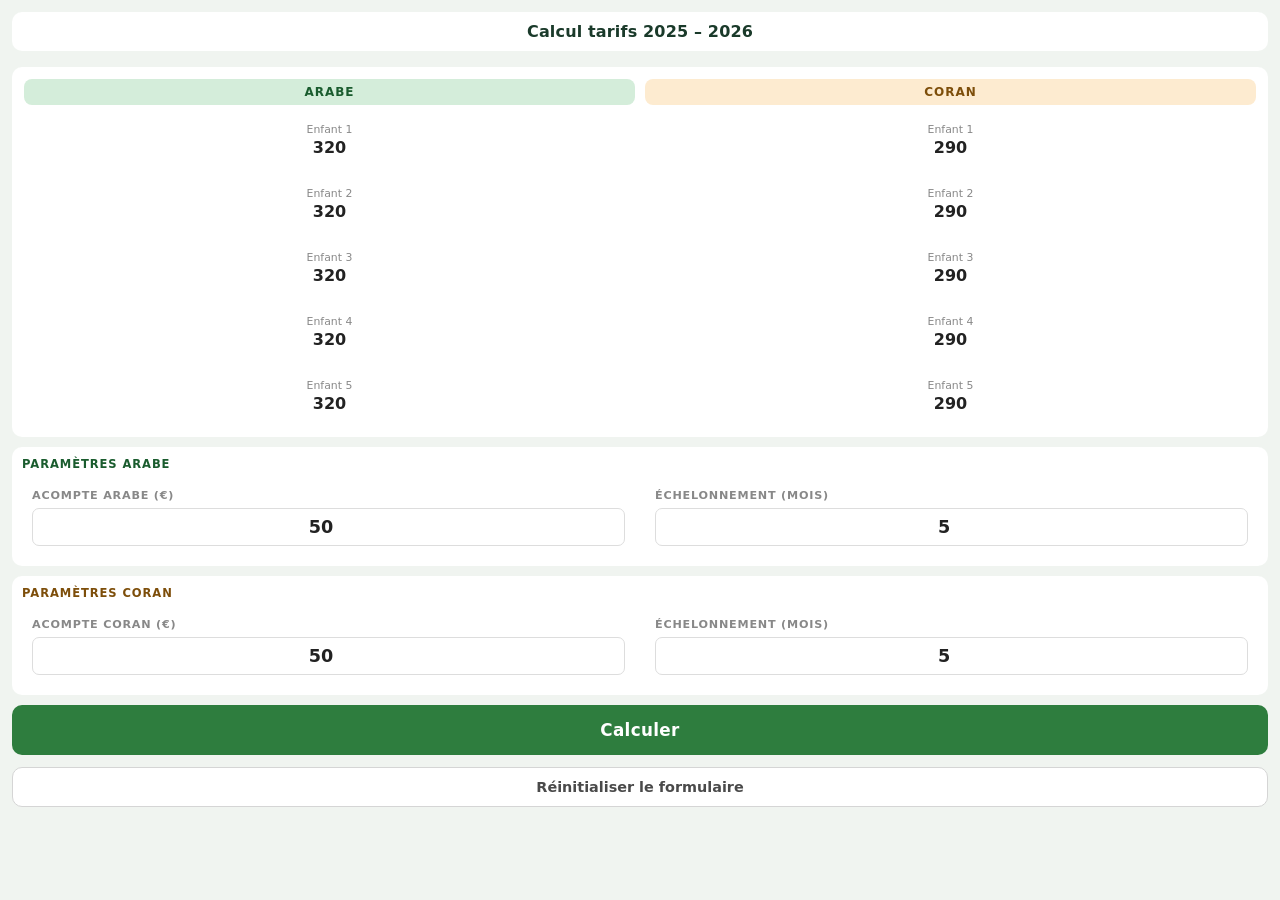
==== index.html @ a8e24919 "Add localStorage persistence and form reset button" ====
<!DOCTYPE html>
<html lang="fr">
<head>
<meta charset="UTF-8">
<meta name="viewport" content="width=device-width, initial-scale=1.0, user-scalable=no">
<title>Tarifs 2025–2026</title>
<link rel="stylesheet" href="styles.css">
</head>
<body>

<h1>Calcul tarifs 2025 – 2026</h1>

<!-- Grille 5 enfants -->
<div style="background:#fff;border-radius:10px;padding:12px;margin-bottom:10px">
  <div class="grid" style="margin-bottom:0">
    <div>
      <div class="col-head col-arabe">Arabe</div>
      <div id="col-a"></div>
    </div>
    <div>
      <div class="col-head col-coran">Coran</div>
      <div id="col-c"></div>
    </div>
  </div>
</div>

<!-- Paramètres indépendants par matière -->
<div class="subject-params">
  <div class="subject-card subject-a">
    <div class="subject-title">Paramètres Arabe</div>
    <div class="params-row">
      <div class="param-box">
        <label>Acompte Arabe (€)</label>
        <input type="number" id="acompteA" value="50" min="0" inputmode="numeric">
      </div>
      <div class="param-box">
        <label>Échelonnement (mois)</label>
        <input type="number" id="nbmoisA" value="5" min="1" max="12" inputmode="numeric">
      </div>
    </div>
  </div>

  <div class="subject-card subject-c">
    <div class="subject-title">Paramètres Coran</div>
    <div class="params-row">
      <div class="param-box">
        <label>Acompte Coran (€)</label>
        <input type="number" id="acompteC" value="50" min="0" inputmode="numeric">
      </div>
      <div class="param-box">
        <label>Échelonnement (mois)</label>
        <input type="number" id="nbmoisC" value="5" min="1" max="12" inputmode="numeric">
      </div>
    </div>
  </div>
</div>

<button class="btn-calc" onclick="calculer()">Calculer</button>
<button class="btn-form-reset" onclick="resetForm()">Réinitialiser le formulaire</button>

<div id="result">
  <div id="blocA" class="res-section"></div>
  <div id="blocC" class="res-section"></div>
  <div class="total-bar">
    <span class="tl">Total à régler</span>
    <span class="tv" id="totalGlobal"></span>
  </div>
  <button class="btn-reset" onclick="reset()">← Nouvelle inscription</button>
</div>

<script src="script.js"></script>
</body>
</html>
---- styles.css ----
*{box-sizing:border-box;margin:0;padding:0}
body{font-family:system-ui,sans-serif;background:#f0f4f0;min-height:100vh;padding:12px}
h1{font-size:1rem;font-weight:700;color:#1a3a2a;text-align:center;margin-bottom:16px;padding:10px;background:#fff;border-radius:10px;letter-spacing:.01em}

.grid{display:grid;grid-template-columns:1fr 1fr;gap:10px;margin-bottom:10px}
.col-head{text-align:center;font-size:.75rem;font-weight:700;text-transform:uppercase;letter-spacing:.08em;padding:6px;border-radius:8px;margin-bottom:6px}
.col-arabe{background:#d4edda;color:#1a5c2e}
.col-coran{background:#fdebd0;color:#7d4e0a}

.case{background:#fff;border-radius:10px;padding:10px 6px;text-align:center;border:2px solid transparent;cursor:pointer;transition:all .15s;-webkit-tap-highlight-color:transparent}
.case .lbl{font-size:.68rem;color:#888;margin-bottom:2px}
.case .num{font-size:1rem;font-weight:700;color:#222}
.case.on-a{border-color:#2e7d3e;background:#e8f5ec}
.case.on-c{border-color:#c87a00;background:#fdf3e3}
.case.on-a .num{color:#1a5c2e}
.case.on-c .num{color:#7d4e0a}

.subject-params{display:grid;gap:10px;margin-bottom:10px}
.subject-card{background:#fff;border-radius:10px;padding:10px}
.subject-title{font-size:.72rem;font-weight:800;text-transform:uppercase;letter-spacing:.08em;margin-bottom:8px}
.subject-a .subject-title{color:#1a5c2e}
.subject-c .subject-title{color:#7d4e0a}

.params-row{display:grid;grid-template-columns:1fr 1fr;gap:10px}
.param-box{background:#fff;border-radius:10px;padding:10px}
.param-box label{display:block;font-size:.7rem;font-weight:700;text-transform:uppercase;letter-spacing:.07em;color:#888;margin-bottom:6px}
.param-box input{width:100%;padding:8px 10px;border:1.5px solid #ddd;border-radius:7px;font-size:1.1rem;font-weight:700;text-align:center;font-family:inherit;color:#222}
.param-box input:focus{outline:none;border-color:#2e7d3e}

.btn-calc{width:100%;padding:15px;background:#2e7d3e;color:#fff;border:none;border-radius:10px;font-size:1.05rem;font-weight:800;cursor:pointer;letter-spacing:.02em;margin-bottom:12px;font-family:inherit}
.btn-calc:active{background:#1a5c2e}

.btn-form-reset{width:100%;padding:11px;background:#fff;border:1.5px solid #d5d5d5;border-radius:10px;color:#4a4a4a;font-size:.9rem;font-weight:700;cursor:pointer;font-family:inherit;margin-bottom:12px}
.btn-form-reset:active{background:#f5f5f5}

#result{display:none}
.res-section{background:#fff;border-radius:10px;padding:14px;margin-bottom:10px}
.res-title{font-size:.7rem;font-weight:700;text-transform:uppercase;letter-spacing:.08em;margin-bottom:10px}
.res-title.a{color:#1a5c2e}
.res-title.c{color:#7d4e0a}

.res-row{display:flex;justify-content:space-between;align-items:center;padding:5px 0;font-size:.9rem;border-bottom:1px solid #f0f0f0}
.res-row:last-child{border:none}
.res-row .rl{color:#666}
.res-row .rv{font-weight:700;color:#222}
.res-row.big .rv{font-size:1.15rem;color:#2e7d3e}
.res-row.big{padding-top:10px}

.chq-box{background:#fffbf0;border:1.5px solid #f0d070;border-radius:8px;padding:10px 12px;margin-top:8px}
.chq-title{font-size:.65rem;font-weight:700;text-transform:uppercase;letter-spacing:.08em;color:#b8860b;margin-bottom:6px}
.chq-row{display:flex;justify-content:space-between;font-size:.88rem;padding:3px 0}
.chq-row .cl{color:#888}
.chq-row .cv{font-weight:800;color:#222}

.total-bar{background:#2e7d3e;color:#fff;border-radius:10px;padding:14px 16px;display:flex;justify-content:space-between;align-items:center;margin-bottom:10px}
.total-bar .tl{font-size:.8rem;font-weight:700;opacity:.9}
.total-bar .tv{font-size:1.4rem;font-weight:900}

.btn-reset{width:100%;padding:11px;background:#fff;border:1.5px solid #ddd;border-radius:10px;color:#666;font-size:.88rem;font-weight:600;cursor:pointer;font-family:inherit}
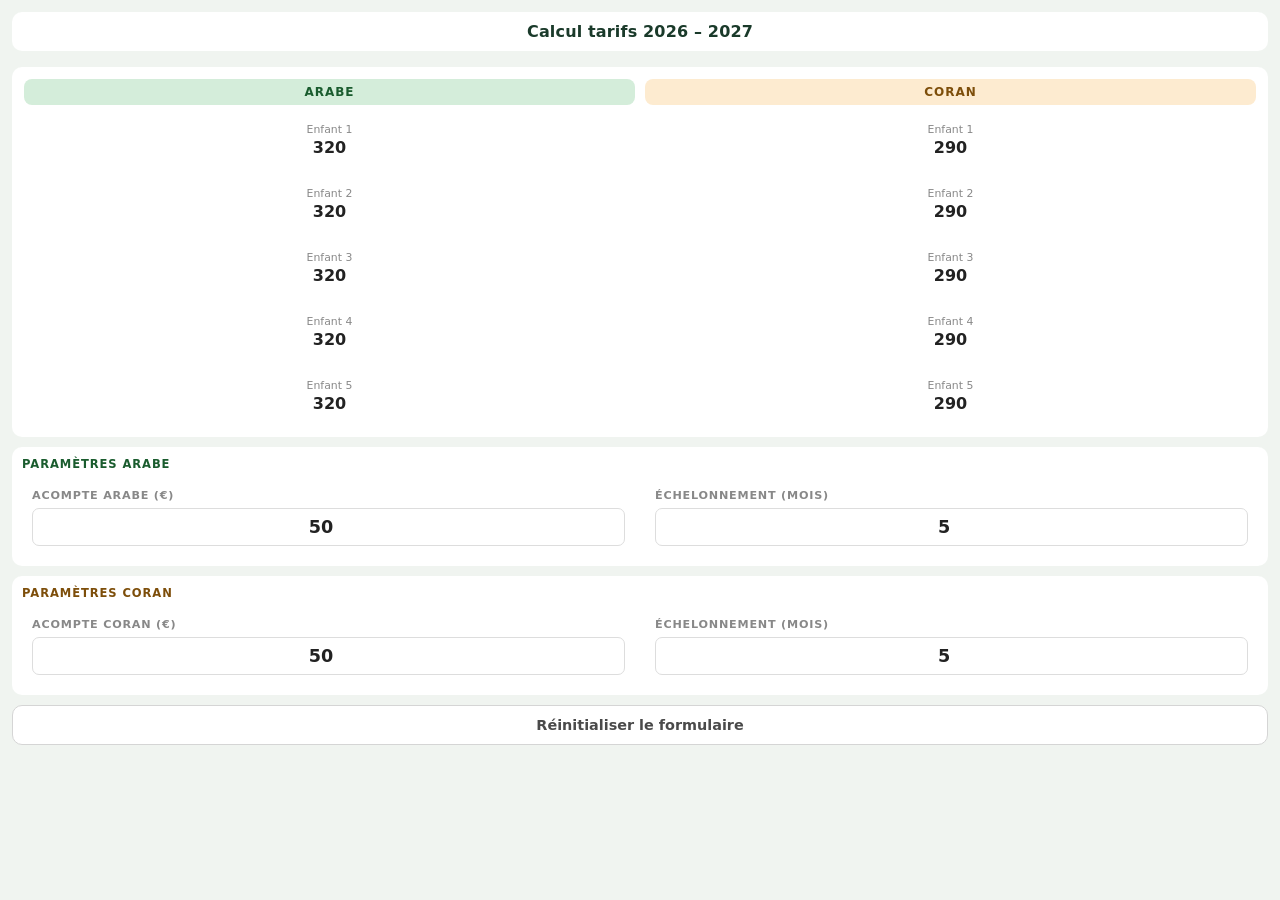
==== commit 83efdb10: "Remove redundant calculate button and clean CSS" ====
--- a/index.html
+++ b/index.html
@@ -1,73 +1,111 @@
-<!DOCTYPE html>
+<!doctype html>
 <html lang="fr">
-<head>
-<meta charset="UTF-8">
-<meta name="viewport" content="width=device-width, initial-scale=1.0, user-scalable=no">
-<title>Tarifs 2025–2026</title>
-<link rel="stylesheet" href="styles.css">
-</head>
-<body>
+  <head>
+    <meta charset="UTF-8" />
+    <meta
+      name="viewport"
+      content="width=device-width, initial-scale=1.0, user-scalable=no"
+    />
+    <title>Tarifs 2026–2027</title>
+    <link rel="stylesheet" href="styles.css" />
+  </head>
+  <body>
+    <h1>Calcul tarifs 2026 – 2027</h1>
 
-<h1>Calcul tarifs 2025 – 2026</h1>
-
-<!-- Grille 5 enfants -->
-<div style="background:#fff;border-radius:10px;padding:12px;margin-bottom:10px">
-  <div class="grid" style="margin-bottom:0">
-    <div>
-      <div class="col-head col-arabe">Arabe</div>
-      <div id="col-a"></div>
-    </div>
-    <div>
-      <div class="col-head col-coran">Coran</div>
-      <div id="col-c"></div>
-    </div>
-  </div>
-</div>
-
-<!-- Paramètres indépendants par matière -->
-<div class="subject-params">
-  <div class="subject-card subject-a">
-    <div class="subject-title">Paramètres Arabe</div>
-    <div class="params-row">
-      <div class="param-box">
-        <label>Acompte Arabe (€)</label>
-        <input type="number" id="acompteA" value="50" min="0" inputmode="numeric">
-      </div>
-      <div class="param-box">
-        <label>Échelonnement (mois)</label>
-        <input type="number" id="nbmoisA" value="5" min="1" max="12" inputmode="numeric">
+    <!-- Grille 5 enfants -->
+    <div
+      style="
+        background: #fff;
+        border-radius: 10px;
+        padding: 12px;
+        margin-bottom: 10px;
+      "
+    >
+      <div class="grid" style="margin-bottom: 0">
+        <div>
+          <div class="col-head col-arabe">Arabe</div>
+          <div id="col-a"></div>
+        </div>
+        <div>
+          <div class="col-head col-coran">Coran</div>
+          <div id="col-c"></div>
+        </div>
       </div>
     </div>
-  </div>
 
-  <div class="subject-card subject-c">
-    <div class="subject-title">Paramètres Coran</div>
-    <div class="params-row">
-      <div class="param-box">
-        <label>Acompte Coran (€)</label>
-        <input type="number" id="acompteC" value="50" min="0" inputmode="numeric">
+    <!-- Paramètres indépendants par matière -->
+    <div class="subject-params">
+      <div class="subject-card subject-a">
+        <div class="subject-title">Paramètres Arabe</div>
+        <div class="params-row">
+          <div class="param-box">
+            <label>Acompte Arabe (€)</label>
+            <input
+              type="number"
+              id="acompteA"
+              value="50"
+              min="0"
+              inputmode="numeric"
+            />
+          </div>
+          <div class="param-box">
+            <label>Échelonnement (mois)</label>
+            <input
+              type="number"
+              id="nbmoisA"
+              value="5"
+              min="1"
+              max="12"
+              inputmode="numeric"
+            />
+          </div>
+        </div>
       </div>
-      <div class="param-box">
-        <label>Échelonnement (mois)</label>
-        <input type="number" id="nbmoisC" value="5" min="1" max="12" inputmode="numeric">
+
+      <div class="subject-card subject-c">
+        <div class="subject-title">Paramètres Coran</div>
+        <div class="params-row">
+          <div class="param-box">
+            <label>Acompte Coran (€)</label>
+            <input
+              type="number"
+              id="acompteC"
+              value="50"
+              min="0"
+              inputmode="numeric"
+            />
+          </div>
+          <div class="param-box">
+            <label>Échelonnement (mois)</label>
+            <input
+              type="number"
+              id="nbmoisC"
+              value="5"
+              min="1"
+              max="12"
+              inputmode="numeric"
+            />
+          </div>
+        </div>
       </div>
     </div>
-  </div>
-</div>
 
-<button class="btn-calc" onclick="calculer()">Calculer</button>
-<button class="btn-form-reset" onclick="resetForm()">Réinitialiser le formulaire</button>
+    <button class="btn-form-reset" onclick="resetForm()">
+      Réinitialiser le formulaire
+    </button>
 
-<div id="result">
-  <div id="blocA" class="res-section"></div>
-  <div id="blocC" class="res-section"></div>
-  <div class="total-bar">
-    <span class="tl">Total à régler</span>
-    <span class="tv" id="totalGlobal"></span>
-  </div>
-  <button class="btn-reset" onclick="reset()">← Nouvelle inscription</button>
-</div>
+    <div id="result">
+      <div id="blocA" class="res-section"></div>
+      <div id="blocC" class="res-section"></div>
+      <div class="total-bar">
+        <span class="tl">Total des 2 matières</span>
+        <span class="tv" id="totalGlobal"></span>
+      </div>
+      <button class="btn-reset" onclick="reset()">
+        ← Nouvelle inscription
+      </button>
+    </div>
 
-<script src="script.js"></script>
-</body>
+    <script src="script.js"></script>
+  </body>
 </html>
--- a/styles.css
+++ b/styles.css
@@ -1,59 +1,271 @@
-*{box-sizing:border-box;margin:0;padding:0}
-body{font-family:system-ui,sans-serif;background:#f0f4f0;min-height:100vh;padding:12px}
-h1{font-size:1rem;font-weight:700;color:#1a3a2a;text-align:center;margin-bottom:16px;padding:10px;background:#fff;border-radius:10px;letter-spacing:.01em}
-
-.grid{display:grid;grid-template-columns:1fr 1fr;gap:10px;margin-bottom:10px}
-.col-head{text-align:center;font-size:.75rem;font-weight:700;text-transform:uppercase;letter-spacing:.08em;padding:6px;border-radius:8px;margin-bottom:6px}
-.col-arabe{background:#d4edda;color:#1a5c2e}
-.col-coran{background:#fdebd0;color:#7d4e0a}
-
-.case{background:#fff;border-radius:10px;padding:10px 6px;text-align:center;border:2px solid transparent;cursor:pointer;transition:all .15s;-webkit-tap-highlight-color:transparent}
-.case .lbl{font-size:.68rem;color:#888;margin-bottom:2px}
-.case .num{font-size:1rem;font-weight:700;color:#222}
-.case.on-a{border-color:#2e7d3e;background:#e8f5ec}
-.case.on-c{border-color:#c87a00;background:#fdf3e3}
-.case.on-a .num{color:#1a5c2e}
-.case.on-c .num{color:#7d4e0a}
-
-.subject-params{display:grid;gap:10px;margin-bottom:10px}
-.subject-card{background:#fff;border-radius:10px;padding:10px}
-.subject-title{font-size:.72rem;font-weight:800;text-transform:uppercase;letter-spacing:.08em;margin-bottom:8px}
-.subject-a .subject-title{color:#1a5c2e}
-.subject-c .subject-title{color:#7d4e0a}
-
-.params-row{display:grid;grid-template-columns:1fr 1fr;gap:10px}
-.param-box{background:#fff;border-radius:10px;padding:10px}
-.param-box label{display:block;font-size:.7rem;font-weight:700;text-transform:uppercase;letter-spacing:.07em;color:#888;margin-bottom:6px}
-.param-box input{width:100%;padding:8px 10px;border:1.5px solid #ddd;border-radius:7px;font-size:1.1rem;font-weight:700;text-align:center;font-family:inherit;color:#222}
-.param-box input:focus{outline:none;border-color:#2e7d3e}
-
-.btn-calc{width:100%;padding:15px;background:#2e7d3e;color:#fff;border:none;border-radius:10px;font-size:1.05rem;font-weight:800;cursor:pointer;letter-spacing:.02em;margin-bottom:12px;font-family:inherit}
-.btn-calc:active{background:#1a5c2e}
-
-.btn-form-reset{width:100%;padding:11px;background:#fff;border:1.5px solid #d5d5d5;border-radius:10px;color:#4a4a4a;font-size:.9rem;font-weight:700;cursor:pointer;font-family:inherit;margin-bottom:12px}
-.btn-form-reset:active{background:#f5f5f5}
-
-#result{display:none}
-.res-section{background:#fff;border-radius:10px;padding:14px;margin-bottom:10px}
-.res-title{font-size:.7rem;font-weight:700;text-transform:uppercase;letter-spacing:.08em;margin-bottom:10px}
-.res-title.a{color:#1a5c2e}
-.res-title.c{color:#7d4e0a}
-
-.res-row{display:flex;justify-content:space-between;align-items:center;padding:5px 0;font-size:.9rem;border-bottom:1px solid #f0f0f0}
-.res-row:last-child{border:none}
-.res-row .rl{color:#666}
-.res-row .rv{font-weight:700;color:#222}
-.res-row.big .rv{font-size:1.15rem;color:#2e7d3e}
-.res-row.big{padding-top:10px}
-
-.chq-box{background:#fffbf0;border:1.5px solid #f0d070;border-radius:8px;padding:10px 12px;margin-top:8px}
-.chq-title{font-size:.65rem;font-weight:700;text-transform:uppercase;letter-spacing:.08em;color:#b8860b;margin-bottom:6px}
-.chq-row{display:flex;justify-content:space-between;font-size:.88rem;padding:3px 0}
-.chq-row .cl{color:#888}
-.chq-row .cv{font-weight:800;color:#222}
-
-.total-bar{background:#2e7d3e;color:#fff;border-radius:10px;padding:14px 16px;display:flex;justify-content:space-between;align-items:center;margin-bottom:10px}
-.total-bar .tl{font-size:.8rem;font-weight:700;opacity:.9}
-.total-bar .tv{font-size:1.4rem;font-weight:900}
-
-.btn-reset{width:100%;padding:11px;background:#fff;border:1.5px solid #ddd;border-radius:10px;color:#666;font-size:.88rem;font-weight:600;cursor:pointer;font-family:inherit}
+* {
+  box-sizing: border-box;
+  margin: 0;
+  padding: 0;
+}
+body {
+  font-family: system-ui, sans-serif;
+  background: #f0f4f0;
+  min-height: 100vh;
+  padding: 12px;
+}
+h1 {
+  font-size: 1rem;
+  font-weight: 700;
+  color: #1a3a2a;
+  text-align: center;
+  margin-bottom: 16px;
+  padding: 10px;
+  background: #fff;
+  border-radius: 10px;
+  letter-spacing: 0.01em;
+}
+
+.grid {
+  display: grid;
+  grid-template-columns: 1fr 1fr;
+  gap: 10px;
+  margin-bottom: 10px;
+}
+.col-head {
+  text-align: center;
+  font-size: 0.75rem;
+  font-weight: 700;
+  text-transform: uppercase;
+  letter-spacing: 0.08em;
+  padding: 6px;
+  border-radius: 8px;
+  margin-bottom: 6px;
+}
+.col-arabe {
+  background: #d4edda;
+  color: #1a5c2e;
+}
+.col-coran {
+  background: #fdebd0;
+  color: #7d4e0a;
+}
+
+.case {
+  background: #fff;
+  border-radius: 10px;
+  padding: 10px 6px;
+  text-align: center;
+  border: 2px solid transparent;
+  cursor: pointer;
+  transition: all 0.15s;
+  -webkit-tap-highlight-color: transparent;
+}
+.case .lbl {
+  font-size: 0.68rem;
+  color: #888;
+  margin-bottom: 2px;
+}
+.case .num {
+  font-size: 1rem;
+  font-weight: 700;
+  color: #222;
+}
+.case.on-a {
+  border-color: #2e7d3e;
+  background: #e8f5ec;
+}
+.case.on-c {
+  border-color: #c87a00;
+  background: #fdf3e3;
+}
+.case.on-a .num {
+  color: #1a5c2e;
+}
+.case.on-c .num {
+  color: #7d4e0a;
+}
+
+.subject-params {
+  display: grid;
+  gap: 10px;
+  margin-bottom: 10px;
+}
+.subject-card {
+  background: #fff;
+  border-radius: 10px;
+  padding: 10px;
+}
+.subject-title {
+  font-size: 0.72rem;
+  font-weight: 800;
+  text-transform: uppercase;
+  letter-spacing: 0.08em;
+  margin-bottom: 8px;
+}
+.subject-a .subject-title {
+  color: #1a5c2e;
+}
+.subject-c .subject-title {
+  color: #7d4e0a;
+}
+
+.params-row {
+  display: flex;
+  gap: 10px;
+  align-items: stretch;
+}
+.param-box {
+  flex: 1;
+  min-width: 0;
+  background: #fff;
+  border-radius: 10px;
+  padding: 10px;
+}
+.param-box label {
+  display: block;
+  font-size: 0.7rem;
+  font-weight: 700;
+  text-transform: uppercase;
+  letter-spacing: 0.07em;
+  color: #888;
+  margin-bottom: 6px;
+}
+.param-box input {
+  width: 100%;
+  padding: 8px 10px;
+  border: 1.5px solid #ddd;
+  border-radius: 7px;
+  font-size: 1.1rem;
+  font-weight: 700;
+  text-align: center;
+  font-family: inherit;
+  color: #222;
+}
+.param-box input:focus {
+  outline: none;
+  border-color: #2e7d3e;
+}
+
+.btn-form-reset {
+  width: 100%;
+  padding: 11px;
+  background: #fff;
+  border: 1.5px solid #d5d5d5;
+  border-radius: 10px;
+  color: #4a4a4a;
+  font-size: 0.9rem;
+  font-weight: 700;
+  cursor: pointer;
+  font-family: inherit;
+  margin-bottom: 12px;
+}
+.btn-form-reset:active {
+  background: #f5f5f5;
+}
+
+#result {
+  display: none;
+}
+.res-section {
+  background: #fff;
+  border-radius: 10px;
+  padding: 14px;
+  margin-bottom: 10px;
+}
+.res-title {
+  font-size: 0.7rem;
+  font-weight: 700;
+  text-transform: uppercase;
+  letter-spacing: 0.08em;
+  margin-bottom: 10px;
+}
+.res-title.a {
+  color: #1a5c2e;
+}
+.res-title.c {
+  color: #7d4e0a;
+}
+
+.res-row {
+  display: flex;
+  justify-content: space-between;
+  align-items: center;
+  padding: 5px 0;
+  font-size: 0.9rem;
+  border-bottom: 1px solid #f0f0f0;
+}
+.res-row:last-child {
+  border: none;
+}
+.res-row .rl {
+  color: #666;
+}
+.res-row .rv {
+  font-weight: 700;
+  color: #222;
+}
+.res-row.big .rv {
+  font-size: 1.15rem;
+  color: #2e7d3e;
+}
+.res-row.big {
+  padding-top: 10px;
+}
+
+.chq-box {
+  background: #fffbf0;
+  border: 1.5px solid #f0d070;
+  border-radius: 8px;
+  padding: 10px 12px;
+  margin-top: 8px;
+}
+.chq-title {
+  font-size: 0.65rem;
+  font-weight: 700;
+  text-transform: uppercase;
+  letter-spacing: 0.08em;
+  color: #b8860b;
+  margin-bottom: 6px;
+}
+.chq-row {
+  display: flex;
+  justify-content: space-between;
+  font-size: 0.88rem;
+  padding: 3px 0;
+}
+.chq-row .cl {
+  color: #888;
+}
+.chq-row .cv {
+  font-weight: 800;
+  color: #222;
+}
+
+.total-bar {
+  background: #2e7d3e;
+  color: #fff;
+  border-radius: 10px;
+  padding: 14px 16px;
+  display: flex;
+  justify-content: space-between;
+  align-items: center;
+  margin-bottom: 10px;
+}
+.total-bar .tl {
+  font-size: 0.8rem;
+  font-weight: 700;
+  opacity: 0.9;
+}
+.total-bar .tv {
+  font-size: 1.4rem;
+  font-weight: 900;
+}
+
+.btn-reset {
+  width: 100%;
+  padding: 11px;
+  background: #fff;
+  border: 1.5px solid #ddd;
+  border-radius: 10px;
+  color: #666;
+  font-size: 0.88rem;
+  font-weight: 600;
+  cursor: pointer;
+  font-family: inherit;
+}
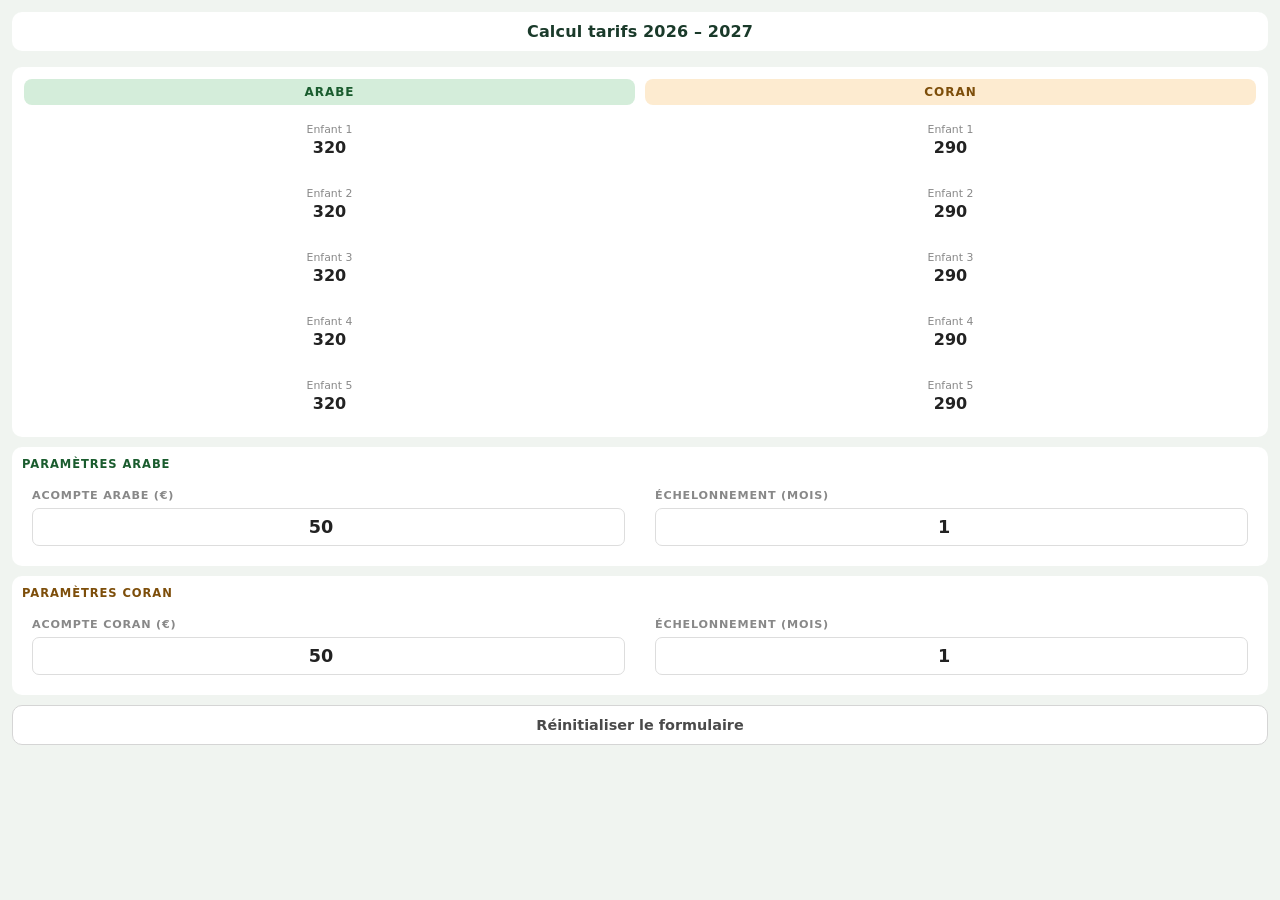
==== commit 0a06552a: "Set default months to 1 and improve mobile enter behavior" ====
--- a/index.html
+++ b/index.html
@@ -53,7 +53,7 @@
             <input
               type="number"
               id="nbmoisA"
-              value="5"
+              value="1"
               min="1"
               max="12"
               inputmode="numeric"
@@ -80,7 +80,7 @@
             <input
               type="number"
               id="nbmoisC"
-              value="5"
+              value="1"
               min="1"
               max="12"
               inputmode="numeric"
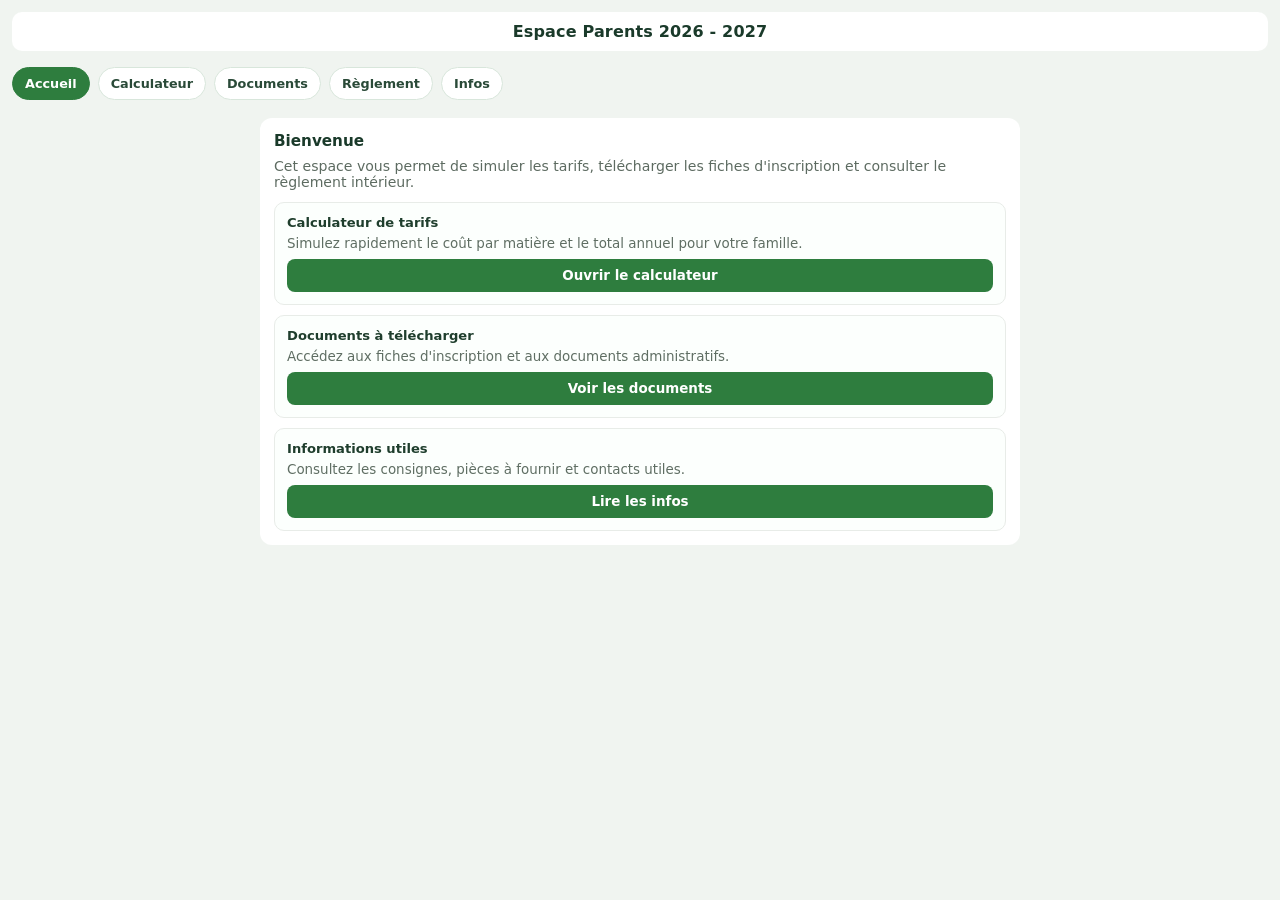
==== commit d18f4f7e: "Add parent portal pages, improve content, and update document links" ====
--- a/index.html
+++ b/index.html
@@ -1,111 +1,56 @@
-<!doctype html>
-<html lang="fr">
-  <head>
-    <meta charset="UTF-8" />
-    <meta
-      name="viewport"
-      content="width=device-width, initial-scale=1.0, user-scalable=no"
-    />
-    <title>Tarifs 2026–2027</title>
-    <link rel="stylesheet" href="styles.css" />
-  </head>
-  <body>
-    <h1>Calcul tarifs 2026 – 2027</h1>
-
-    <!-- Grille 5 enfants -->
-    <div
-      style="
-        background: #fff;
-        border-radius: 10px;
-        padding: 12px;
-        margin-bottom: 10px;
-      "
-    >
-      <div class="grid" style="margin-bottom: 0">
-        <div>
-          <div class="col-head col-arabe">Arabe</div>
-          <div id="col-a"></div>
-        </div>
-        <div>
-          <div class="col-head col-coran">Coran</div>
-          <div id="col-c"></div>
-        </div>
-      </div>
-    </div>
-
-    <!-- Paramètres indépendants par matière -->
-    <div class="subject-params">
-      <div class="subject-card subject-a">
-        <div class="subject-title">Paramètres Arabe</div>
-        <div class="params-row">
-          <div class="param-box">
-            <label>Acompte Arabe (€)</label>
-            <input
-              type="number"
-              id="acompteA"
-              value="50"
-              min="0"
-              inputmode="numeric"
-            />
-          </div>
-          <div class="param-box">
-            <label>Échelonnement (mois)</label>
-            <input
-              type="number"
-              id="nbmoisA"
-              value="1"
-              min="1"
-              max="12"
-              inputmode="numeric"
-            />
-          </div>
-        </div>
-      </div>
-
-      <div class="subject-card subject-c">
-        <div class="subject-title">Paramètres Coran</div>
-        <div class="params-row">
-          <div class="param-box">
-            <label>Acompte Coran (€)</label>
-            <input
-              type="number"
-              id="acompteC"
-              value="50"
-              min="0"
-              inputmode="numeric"
-            />
-          </div>
-          <div class="param-box">
-            <label>Échelonnement (mois)</label>
-            <input
-              type="number"
-              id="nbmoisC"
-              value="1"
-              min="1"
-              max="12"
-              inputmode="numeric"
-            />
-          </div>
-        </div>
-      </div>
-    </div>
-
-    <button class="btn-form-reset" onclick="resetForm()">
-      Réinitialiser le formulaire
-    </button>
-
-    <div id="result">
-      <div id="blocA" class="res-section"></div>
-      <div id="blocC" class="res-section"></div>
-      <div class="total-bar">
-        <span class="tl">Total des 2 matières</span>
-        <span class="tv" id="totalGlobal"></span>
-      </div>
-      <button class="btn-reset" onclick="reset()">
-        ← Nouvelle inscription
-      </button>
-    </div>
-
-    <script src="script.js"></script>
-  </body>
-</html>
+<!doctype html>
+<html lang="fr">
+  <head>
+    <meta charset="UTF-8" />
+    <meta
+      name="viewport"
+      content="width=device-width, initial-scale=1.0, user-scalable=no"
+    />
+    <title>Espace Parents 2026-2027</title>
+    <link rel="stylesheet" href="styles.css" />
+  </head>
+  <body>
+    <header class="top-nav-wrap">
+      <h1>Espace Parents 2026 - 2027</h1>
+      <nav class="top-nav">
+        <a class="top-link active" href="index.html">Accueil</a>
+        <a class="top-link" href="calculateur.html">Calculateur</a>
+        <a class="top-link" href="documents.html">Documents</a>
+        <a class="top-link" href="reglement.html">Règlement</a>
+        <a class="top-link" href="infos-pratiques.html">Infos</a>
+      </nav>
+    </header>
+
+    <main class="page-section">
+      <section class="parents-space">
+        <h2>Bienvenue</h2>
+        <p class="parents-intro">
+          Cet espace vous permet de simuler les tarifs, télécharger les fiches
+          d'inscription et consulter le règlement intérieur.
+        </p>
+        <div class="parents-grid">
+          <article class="parents-card">
+            <h3>Calculateur de tarifs</h3>
+            <p>
+              Simulez rapidement le coût par matière et le total annuel pour
+              votre famille.
+            </p>
+            <a class="doc-btn" href="calculateur.html">Ouvrir le calculateur</a>
+          </article>
+          <article class="parents-card">
+            <h3>Documents à télécharger</h3>
+            <p>
+              Accédez aux fiches d'inscription et aux documents administratifs.
+            </p>
+            <a class="doc-btn" href="documents.html">Voir les documents</a>
+          </article>
+          <article class="parents-card">
+            <h3>Informations utiles</h3>
+            <p>Consultez les consignes, pièces à fournir et contacts utiles.</p>
+            <a class="doc-btn" href="infos-pratiques.html">Lire les infos</a>
+          </article>
+        </div>
+      </section>
+    </main>
+  </body>
+</html>
--- a/styles.css
+++ b/styles.css
@@ -19,6 +19,49 @@
   background: #fff;
   border-radius: 10px;
   letter-spacing: 0.01em;
+}
+
+.top-nav-wrap {
+  margin-bottom: 14px;
+}
+.top-nav {
+  display: flex;
+  gap: 8px;
+  overflow-x: auto;
+  padding-bottom: 2px;
+}
+.top-link {
+  display: inline-block;
+  text-decoration: none;
+  font-size: 0.8rem;
+  font-weight: 700;
+  color: #2a4a38;
+  background: #ffffff;
+  border: 1px solid #d8e6db;
+  border-radius: 999px;
+  padding: 8px 12px;
+  white-space: nowrap;
+}
+.top-link.active {
+  color: #fff;
+  background: #2e7d3e;
+  border-color: #2e7d3e;
+}
+
+.page-section {
+  max-width: 760px;
+  margin: 0 auto;
+}
+
+.calc-shell {
+  max-width: 760px;
+  margin: 0 auto;
+}
+.grid-shell {
+  background: #fff;
+  border-radius: 10px;
+  padding: 12px;
+  margin-bottom: 10px;
 }
 
 .grid {
@@ -269,3 +312,93 @@
   cursor: pointer;
   font-family: inherit;
 }
+
+.parents-space {
+  margin-top: 16px;
+  background: #fff;
+  border-radius: 12px;
+  padding: 14px;
+}
+.parents-space h2 {
+  font-size: 0.95rem;
+  color: #1a3a2a;
+  margin-bottom: 8px;
+}
+.parents-intro {
+  color: #5d6b61;
+  font-size: 0.88rem;
+  margin-bottom: 12px;
+}
+
+.parents-grid {
+  display: grid;
+  gap: 10px;
+}
+.parents-card {
+  border: 1px solid #e8ece8;
+  border-radius: 10px;
+  padding: 12px;
+  background: #fcfffd;
+}
+.parents-card h3 {
+  font-size: 0.82rem;
+  color: #1f3e2d;
+  margin-bottom: 6px;
+}
+.parents-card p {
+  font-size: 0.84rem;
+  color: #5f6e63;
+  margin-bottom: 8px;
+}
+
+.doc-actions {
+  display: grid;
+  gap: 8px;
+}
+.doc-btn {
+  display: block;
+  text-decoration: none;
+  text-align: center;
+  background: #2e7d3e;
+  color: #fff;
+  border-radius: 8px;
+  padding: 9px 10px;
+  font-size: 0.84rem;
+  font-weight: 700;
+}
+.doc-btn.secondary {
+  background: #eef6f0;
+  color: #1f5f2f;
+  border: 1px solid #c9e2cf;
+}
+
+.info-list {
+  margin-left: 18px;
+  color: #4d5b52;
+  font-size: 0.84rem;
+  line-height: 1.35;
+}
+
+.alert-note {
+  margin-top: 12px;
+  border: 1.5px solid #d93025;
+  border-left-width: 6px;
+  border-radius: 10px;
+  background: #fff1f0;
+  padding: 10px 12px;
+}
+
+.alert-note p {
+  color: #7a1d17;
+  font-size: 0.86rem;
+  font-weight: 700;
+  line-height: 1.4;
+  margin: 0;
+}
+
+.alert-note p + p {
+  margin-top: 8px;
+}
+.info-list li + li {
+  margin-top: 6px;
+}
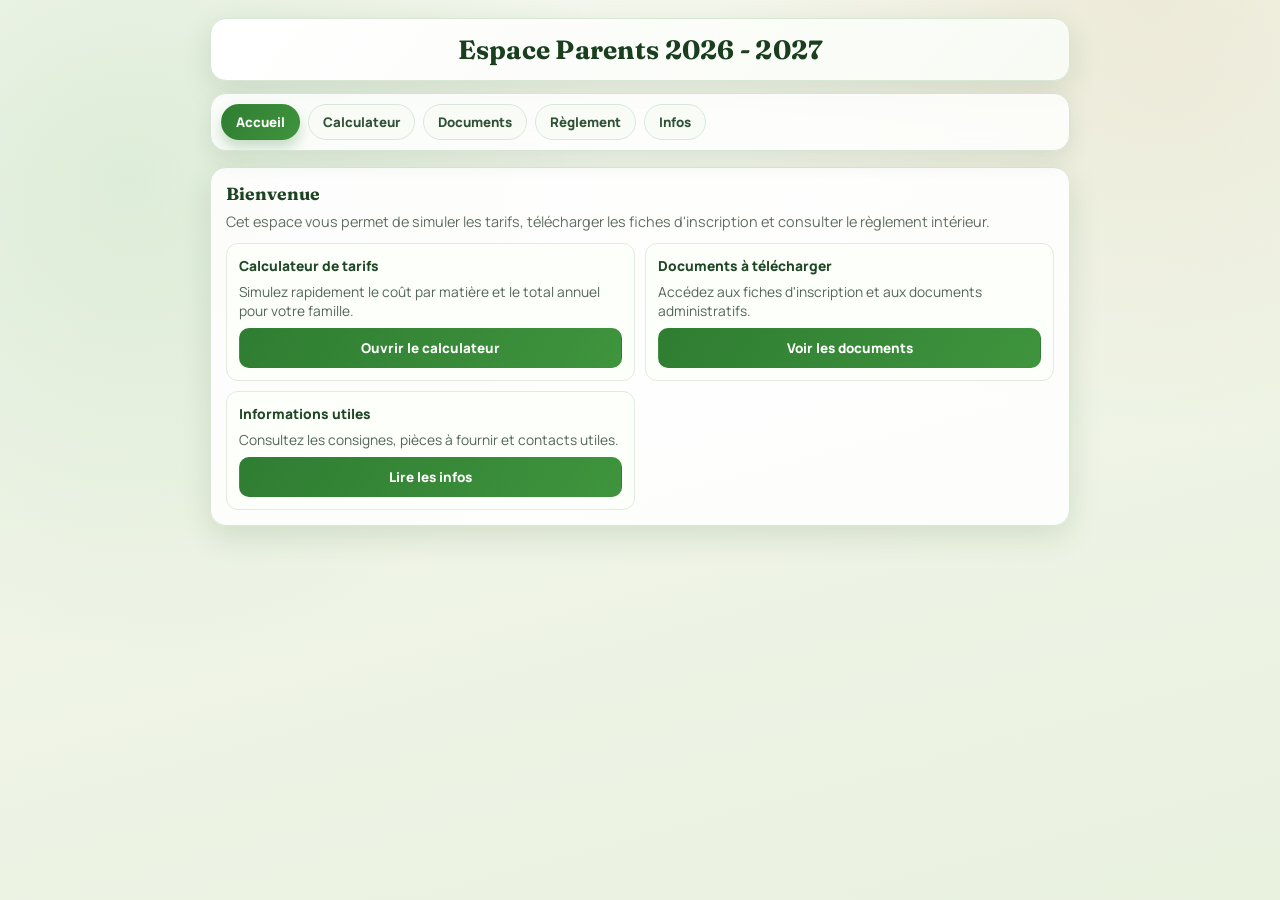
==== commit 8eaff165: "Improve mobile navigation and keep calculator columns side by side" ====
--- a/index.html
+++ b/index.html
@@ -8,11 +8,21 @@
     />
     <title>Espace Parents 2026-2027</title>
     <link rel="stylesheet" href="styles.css" />
+    <script src="nav.js" defer></script>
   </head>
   <body>
     <header class="top-nav-wrap">
       <h1>Espace Parents 2026 - 2027</h1>
-      <nav class="top-nav">
+      <button
+        class="menu-toggle"
+        type="button"
+        aria-label="Ouvrir le menu"
+        aria-controls="site-nav"
+        aria-expanded="false"
+      >
+        ☰
+      </button>
+      <nav class="top-nav" id="site-nav">
         <a class="top-link active" href="index.html">Accueil</a>
         <a class="top-link" href="calculateur.html">Calculateur</a>
         <a class="top-link" href="documents.html">Documents</a>
--- a/styles.css
+++ b/styles.css
@@ -1,151 +1,265 @@
+@import url('https://fonts.googleapis.com/css2?family=Manrope:wght@500;700;800&family=Fraunces:opsz,wght@9..144,700&display=swap');
+
+:root {
+  --bg-1: #f6f8ef;
+  --bg-2: #e9f1df;
+  --surface: rgba(255, 255, 255, 0.9);
+  --surface-strong: #ffffff;
+  --text: #1f2f1f;
+  --muted: #5f6d60;
+  --line: #dde6d6;
+  --brand: #2f7d32;
+  --brand-2: #3f943d;
+  --coran: #b77721;
+  --shadow: 0 10px 30px rgba(43, 85, 43, 0.14);
+}
+
 * {
   box-sizing: border-box;
   margin: 0;
   padding: 0;
 }
+
 body {
-  font-family: system-ui, sans-serif;
-  background: #f0f4f0;
+  font-family: 'Manrope', 'Segoe UI', sans-serif;
+  color: var(--text);
   min-height: 100vh;
   padding: 12px;
-}
+  background:
+    radial-gradient(
+      circle at 10% 20%,
+      rgba(83, 173, 92, 0.14),
+      transparent 36%
+    ),
+    radial-gradient(
+      circle at 90% 0%,
+      rgba(199, 150, 91, 0.13),
+      transparent 30%
+    ),
+    linear-gradient(165deg, var(--bg-1), var(--bg-2));
+}
+
 h1 {
-  font-size: 1rem;
+  font-family: 'Fraunces', Georgia, serif;
+  font-size: clamp(1.15rem, 2.6vw, 1.65rem);
   font-weight: 700;
-  color: #1a3a2a;
+  color: #1a3f1f;
   text-align: center;
-  margin-bottom: 16px;
-  padding: 10px;
-  background: #fff;
-  border-radius: 10px;
+  margin-bottom: 12px;
+  padding: 14px 12px;
+  background: linear-gradient(130deg, #ffffff, #f8fbf4);
+  border: 1px solid #d8e6d4;
+  border-radius: 16px;
   letter-spacing: 0.01em;
+  box-shadow: var(--shadow);
+  animation: rise 0.55s ease;
 }
 
 .top-nav-wrap {
-  margin-bottom: 14px;
-}
+  margin: 0 auto 16px;
+  max-width: 860px;
+  position: sticky;
+  top: 8px;
+  z-index: 20;
+}
+
+.menu-toggle {
+  display: none;
+  width: 44px;
+  height: 44px;
+  border-radius: 12px;
+  border: 1px solid #d6e4d5;
+  background: #ffffff;
+  color: #2a4b2e;
+  font-size: 1.25rem;
+  font-weight: 800;
+  line-height: 1;
+  cursor: pointer;
+  box-shadow: 0 8px 18px rgba(37, 73, 37, 0.13);
+}
+
+.menu-toggle:focus-visible {
+  outline: 3px solid rgba(47, 125, 50, 0.25);
+  outline-offset: 2px;
+}
+
 .top-nav {
   display: flex;
   gap: 8px;
   overflow-x: auto;
-  padding-bottom: 2px;
-}
+  padding: 10px;
+  border-radius: 16px;
+  border: 1px solid #d6e4d5;
+  background: rgba(255, 255, 255, 0.82);
+  backdrop-filter: blur(8px);
+  box-shadow: 0 8px 22px rgba(37, 73, 37, 0.11);
+  scrollbar-width: thin;
+  scrollbar-color: #c4d6c0 transparent;
+}
+
+.top-nav::-webkit-scrollbar {
+  height: 6px;
+}
+
+.top-nav::-webkit-scrollbar-thumb {
+  background: #c4d6c0;
+  border-radius: 999px;
+}
+
 .top-link {
   display: inline-block;
   text-decoration: none;
-  font-size: 0.8rem;
-  font-weight: 700;
-  color: #2a4a38;
-  background: #ffffff;
+  font-size: 0.83rem;
+  font-weight: 800;
+  color: #315134;
+  background: #f8fbf6;
   border: 1px solid #d8e6db;
   border-radius: 999px;
-  padding: 8px 12px;
+  padding: 8px 14px;
   white-space: nowrap;
-}
+  transition:
+    transform 0.2s ease,
+    box-shadow 0.2s ease,
+    color 0.2s ease,
+    background 0.2s ease;
+}
+
+.top-link:hover {
+  transform: translateY(-1px);
+  color: #1f3f22;
+  box-shadow: 0 6px 14px rgba(47, 125, 50, 0.16);
+}
+
 .top-link.active {
   color: #fff;
-  background: #2e7d3e;
-  border-color: #2e7d3e;
-}
-
-.page-section {
-  max-width: 760px;
+  background: linear-gradient(125deg, var(--brand), var(--brand-2));
+  border-color: transparent;
+  box-shadow: 0 8px 14px rgba(47, 125, 50, 0.26);
+}
+
+.page-section,
+.calc-shell {
+  max-width: 860px;
   margin: 0 auto;
 }
 
-.calc-shell {
-  max-width: 760px;
-  margin: 0 auto;
-}
+.grid-shell,
+.res-section,
+.subject-card,
+.parents-space {
+  background: var(--surface);
+  border: 1px solid #dbe7d7;
+  border-radius: 16px;
+  box-shadow: var(--shadow);
+}
+
 .grid-shell {
-  background: #fff;
-  border-radius: 10px;
-  padding: 12px;
-  margin-bottom: 10px;
+  padding: 14px;
+  margin-bottom: 12px;
 }
 
 .grid {
   display: grid;
   grid-template-columns: 1fr 1fr;
-  gap: 10px;
+  gap: 12px;
   margin-bottom: 10px;
 }
+
 .col-head {
   text-align: center;
-  font-size: 0.75rem;
-  font-weight: 700;
+  font-size: 0.74rem;
+  font-weight: 800;
   text-transform: uppercase;
-  letter-spacing: 0.08em;
-  padding: 6px;
-  border-radius: 8px;
-  margin-bottom: 6px;
-}
+  letter-spacing: 0.09em;
+  padding: 8px;
+  border-radius: 10px;
+  margin-bottom: 8px;
+}
+
 .col-arabe {
-  background: #d4edda;
-  color: #1a5c2e;
-}
+  background: #dff1df;
+  color: #1f6432;
+}
+
 .col-coran {
-  background: #fdebd0;
-  color: #7d4e0a;
+  background: #f8e8cf;
+  color: #8a5715;
 }
 
 .case {
   background: #fff;
-  border-radius: 10px;
-  padding: 10px 6px;
+  border-radius: 12px;
+  padding: 11px 8px;
   text-align: center;
   border: 2px solid transparent;
   cursor: pointer;
-  transition: all 0.15s;
+  transition:
+    transform 0.16s ease,
+    box-shadow 0.16s ease,
+    border-color 0.16s ease,
+    background 0.16s ease;
   -webkit-tap-highlight-color: transparent;
 }
+
+.case:hover {
+  transform: translateY(-1px);
+  box-shadow: 0 8px 14px rgba(56, 93, 56, 0.12);
+}
+
 .case .lbl {
   font-size: 0.68rem;
-  color: #888;
-  margin-bottom: 2px;
-}
+  color: #7e8b80;
+  margin-bottom: 3px;
+}
+
 .case .num {
-  font-size: 1rem;
-  font-weight: 700;
-  color: #222;
-}
+  font-size: 1.05rem;
+  font-weight: 800;
+  color: #1f2f1f;
+}
+
 .case.on-a {
-  border-color: #2e7d3e;
-  background: #e8f5ec;
-}
+  border-color: var(--brand);
+  background: #ebf8ec;
+}
+
 .case.on-c {
-  border-color: #c87a00;
-  background: #fdf3e3;
-}
+  border-color: var(--coran);
+  background: #fdf3e5;
+}
+
 .case.on-a .num {
-  color: #1a5c2e;
-}
+  color: #1f6432;
+}
+
 .case.on-c .num {
-  color: #7d4e0a;
+  color: #8a5715;
 }
 
 .subject-params {
   display: grid;
-  gap: 10px;
-  margin-bottom: 10px;
-}
+  gap: 12px;
+  margin-bottom: 12px;
+}
+
 .subject-card {
-  background: #fff;
-  border-radius: 10px;
-  padding: 10px;
-}
+  padding: 12px;
+}
+
 .subject-title {
   font-size: 0.72rem;
   font-weight: 800;
   text-transform: uppercase;
-  letter-spacing: 0.08em;
-  margin-bottom: 8px;
-}
+  letter-spacing: 0.1em;
+  margin-bottom: 9px;
+}
+
 .subject-a .subject-title {
-  color: #1a5c2e;
-}
+  color: #1f6432;
+}
+
 .subject-c .subject-title {
-  color: #7d4e0a;
+  color: #8a5715;
 }
 
 .params-row {
@@ -153,148 +267,188 @@
   gap: 10px;
   align-items: stretch;
 }
+
 .param-box {
   flex: 1;
   min-width: 0;
-  background: #fff;
-  border-radius: 10px;
+  background: var(--surface-strong);
+  border: 1px solid var(--line);
+  border-radius: 12px;
   padding: 10px;
 }
+
 .param-box label {
   display: block;
-  font-size: 0.7rem;
+  font-size: 0.69rem;
   font-weight: 700;
   text-transform: uppercase;
-  letter-spacing: 0.07em;
-  color: #888;
+  letter-spacing: 0.08em;
+  color: #718171;
   margin-bottom: 6px;
 }
+
 .param-box input {
   width: 100%;
-  padding: 8px 10px;
-  border: 1.5px solid #ddd;
-  border-radius: 7px;
-  font-size: 1.1rem;
-  font-weight: 700;
+  padding: 9px 10px;
+  border: 1.5px solid #cfdbc8;
+  border-radius: 9px;
+  font-size: 1.05rem;
+  font-weight: 800;
   text-align: center;
   font-family: inherit;
-  color: #222;
-}
+  color: #1f2f1f;
+  background: #fbfdf8;
+}
+
 .param-box input:focus {
   outline: none;
-  border-color: #2e7d3e;
+  border-color: var(--brand);
+  box-shadow: 0 0 0 3px rgba(47, 125, 50, 0.14);
+}
+
+.btn-form-reset,
+.btn-reset,
+.doc-btn {
+  transition:
+    transform 0.2s ease,
+    box-shadow 0.2s ease,
+    background 0.2s ease;
 }
 
 .btn-form-reset {
   width: 100%;
-  padding: 11px;
-  background: #fff;
-  border: 1.5px solid #d5d5d5;
-  border-radius: 10px;
-  color: #4a4a4a;
+  padding: 12px;
+  background: #ffffff;
+  border: 1.5px solid #d5dfcf;
+  border-radius: 12px;
+  color: #334634;
   font-size: 0.9rem;
-  font-weight: 700;
+  font-weight: 800;
   cursor: pointer;
   font-family: inherit;
   margin-bottom: 12px;
 }
-.btn-form-reset:active {
-  background: #f5f5f5;
+
+.btn-form-reset:hover,
+.btn-reset:hover,
+.doc-btn:hover {
+  transform: translateY(-1px);
+  box-shadow: 0 8px 14px rgba(45, 82, 47, 0.15);
+}
+
+.btn-form-reset:active,
+.btn-reset:active,
+.doc-btn:active {
+  transform: translateY(0);
 }
 
 #result {
   display: none;
 }
+
 .res-section {
-  background: #fff;
-  border-radius: 10px;
   padding: 14px;
   margin-bottom: 10px;
 }
+
 .res-title {
   font-size: 0.7rem;
-  font-weight: 700;
+  font-weight: 800;
   text-transform: uppercase;
-  letter-spacing: 0.08em;
+  letter-spacing: 0.1em;
   margin-bottom: 10px;
 }
+
 .res-title.a {
-  color: #1a5c2e;
-}
+  color: #1f6432;
+}
+
 .res-title.c {
-  color: #7d4e0a;
+  color: #8a5715;
 }
 
 .res-row {
   display: flex;
   justify-content: space-between;
   align-items: center;
-  padding: 5px 0;
-  font-size: 0.9rem;
-  border-bottom: 1px solid #f0f0f0;
-}
+  padding: 6px 0;
+  font-size: 0.91rem;
+  border-bottom: 1px solid #eef4ea;
+}
+
 .res-row:last-child {
   border: none;
 }
+
 .res-row .rl {
-  color: #666;
-}
+  color: var(--muted);
+}
+
 .res-row .rv {
-  font-weight: 700;
-  color: #222;
-}
+  font-weight: 800;
+  color: #1f2f1f;
+}
+
 .res-row.big .rv {
   font-size: 1.15rem;
-  color: #2e7d3e;
-}
+  color: var(--brand);
+}
+
 .res-row.big {
   padding-top: 10px;
 }
 
 .chq-box {
-  background: #fffbf0;
-  border: 1.5px solid #f0d070;
-  border-radius: 8px;
-  padding: 10px 12px;
+  background: #fffbf2;
+  border: 1.5px solid #efd482;
+  border-radius: 10px;
+  padding: 11px 12px;
   margin-top: 8px;
 }
+
 .chq-title {
   font-size: 0.65rem;
   font-weight: 700;
   text-transform: uppercase;
-  letter-spacing: 0.08em;
-  color: #b8860b;
+  letter-spacing: 0.09em;
+  color: #a57720;
   margin-bottom: 6px;
 }
+
 .chq-row {
   display: flex;
   justify-content: space-between;
   font-size: 0.88rem;
   padding: 3px 0;
 }
+
 .chq-row .cl {
-  color: #888;
-}
+  color: #7f877e;
+}
+
 .chq-row .cv {
   font-weight: 800;
-  color: #222;
+  color: #1f2f1f;
 }
 
 .total-bar {
-  background: #2e7d3e;
+  background: linear-gradient(130deg, var(--brand), var(--brand-2));
   color: #fff;
-  border-radius: 10px;
-  padding: 14px 16px;
+  border-radius: 14px;
+  padding: 15px 16px;
   display: flex;
   justify-content: space-between;
   align-items: center;
   margin-bottom: 10px;
-}
+  box-shadow: 0 12px 20px rgba(48, 128, 52, 0.26);
+}
+
 .total-bar .tl {
   font-size: 0.8rem;
   font-weight: 700;
   opacity: 0.9;
 }
+
 .total-bar .tv {
   font-size: 1.4rem;
   font-weight: 900;
@@ -302,31 +456,33 @@
 
 .btn-reset {
   width: 100%;
-  padding: 11px;
-  background: #fff;
-  border: 1.5px solid #ddd;
-  border-radius: 10px;
-  color: #666;
-  font-size: 0.88rem;
-  font-weight: 600;
+  padding: 12px;
+  background: #ffffff;
+  border: 1.5px solid #d8e1d4;
+  border-radius: 12px;
+  color: #455446;
+  font-size: 0.89rem;
+  font-weight: 700;
   cursor: pointer;
   font-family: inherit;
 }
 
 .parents-space {
   margin-top: 16px;
-  background: #fff;
-  border-radius: 12px;
-  padding: 14px;
-}
+  padding: 15px;
+  animation: rise 0.45s ease;
+}
+
 .parents-space h2 {
-  font-size: 0.95rem;
-  color: #1a3a2a;
+  font-family: 'Fraunces', Georgia, serif;
+  font-size: 1.1rem;
+  color: #1d4322;
   margin-bottom: 8px;
 }
+
 .parents-intro {
-  color: #5d6b61;
-  font-size: 0.88rem;
+  color: var(--muted);
+  font-size: 0.9rem;
   margin-bottom: 12px;
 }
 
@@ -334,20 +490,24 @@
   display: grid;
   gap: 10px;
 }
+
 .parents-card {
-  border: 1px solid #e8ece8;
-  border-radius: 10px;
+  border: 1px solid #e1ebde;
+  border-radius: 12px;
   padding: 12px;
-  background: #fcfffd;
-}
+  background: #fcfffa;
+}
+
 .parents-card h3 {
-  font-size: 0.82rem;
-  color: #1f3e2d;
-  margin-bottom: 6px;
-}
+  font-size: 0.86rem;
+  color: #1f4625;
+  margin-bottom: 7px;
+  font-weight: 800;
+}
+
 .parents-card p {
-  font-size: 0.84rem;
-  color: #5f6e63;
+  font-size: 0.86rem;
+  color: #546456;
   margin-bottom: 8px;
 }
 
@@ -355,42 +515,49 @@
   display: grid;
   gap: 8px;
 }
+
 .doc-btn {
   display: block;
   text-decoration: none;
   text-align: center;
-  background: #2e7d3e;
+  background: linear-gradient(125deg, var(--brand), var(--brand-2));
   color: #fff;
-  border-radius: 8px;
-  padding: 9px 10px;
+  border-radius: 10px;
+  padding: 10px 11px;
   font-size: 0.84rem;
-  font-weight: 700;
-}
+  font-weight: 800;
+  border: 1px solid transparent;
+}
+
 .doc-btn.secondary {
-  background: #eef6f0;
+  background: #edf5ea;
   color: #1f5f2f;
   border: 1px solid #c9e2cf;
 }
 
 .info-list {
   margin-left: 18px;
-  color: #4d5b52;
-  font-size: 0.84rem;
-  line-height: 1.35;
+  color: #4a584b;
+  font-size: 0.86rem;
+  line-height: 1.45;
+}
+
+.info-list li + li {
+  margin-top: 6px;
 }
 
 .alert-note {
   margin-top: 12px;
-  border: 1.5px solid #d93025;
-  border-left-width: 6px;
-  border-radius: 10px;
-  background: #fff1f0;
-  padding: 10px 12px;
+  border: 1.5px solid #ca3e32;
+  border-left-width: 7px;
+  border-radius: 12px;
+  background: #fff2ef;
+  padding: 11px 12px;
 }
 
 .alert-note p {
   color: #7a1d17;
-  font-size: 0.86rem;
+  font-size: 0.88rem;
   font-weight: 700;
   line-height: 1.4;
   margin: 0;
@@ -399,6 +566,98 @@
 .alert-note p + p {
   margin-top: 8px;
 }
-.info-list li + li {
-  margin-top: 6px;
-}
+
+@media (min-width: 740px) {
+  body {
+    padding: 18px;
+  }
+
+  .parents-grid {
+    grid-template-columns: repeat(2, minmax(0, 1fr));
+  }
+
+  .params-row {
+    gap: 12px;
+  }
+}
+
+@media (max-width: 560px) {
+  .grid {
+    grid-template-columns: repeat(2, minmax(0, 1fr));
+    gap: 8px;
+  }
+
+  .params-row {
+    flex-direction: column;
+  }
+}
+
+@media (max-width: 760px) {
+  .top-nav-wrap {
+    margin-bottom: 12px;
+  }
+
+  h1 {
+    transition:
+      transform 0.24s ease,
+      opacity 0.24s ease;
+  }
+
+  body.nav-scrolled h1 {
+    transform: translateY(-6px) scale(0.97);
+    opacity: 0.75;
+  }
+
+  .top-nav {
+    transition:
+      max-height 0.25s ease,
+      opacity 0.2s ease,
+      margin-top 0.2s ease,
+      padding 0.2s ease;
+  }
+
+  body.nav-scrolled .top-nav {
+    max-height: 0;
+    opacity: 0;
+    overflow: hidden;
+    pointer-events: none;
+    margin-top: 0;
+    padding-top: 0;
+    padding-bottom: 0;
+    border-width: 0;
+  }
+
+  body.nav-scrolled .menu-toggle {
+    display: inline-flex;
+    align-items: center;
+    justify-content: center;
+  }
+
+  .top-nav-wrap.nav-open .top-nav {
+    max-height: 380px;
+    opacity: 1;
+    pointer-events: auto;
+    overflow: visible;
+    margin-top: 8px;
+    padding: 10px;
+    border-width: 1px;
+    display: grid;
+    grid-template-columns: 1fr;
+  }
+
+  .top-nav-wrap.nav-open .top-link {
+    text-align: center;
+  }
+}
+
+@keyframes rise {
+  from {
+    opacity: 0;
+    transform: translateY(8px);
+  }
+
+  to {
+    opacity: 1;
+    transform: translateY(0);
+  }
+}
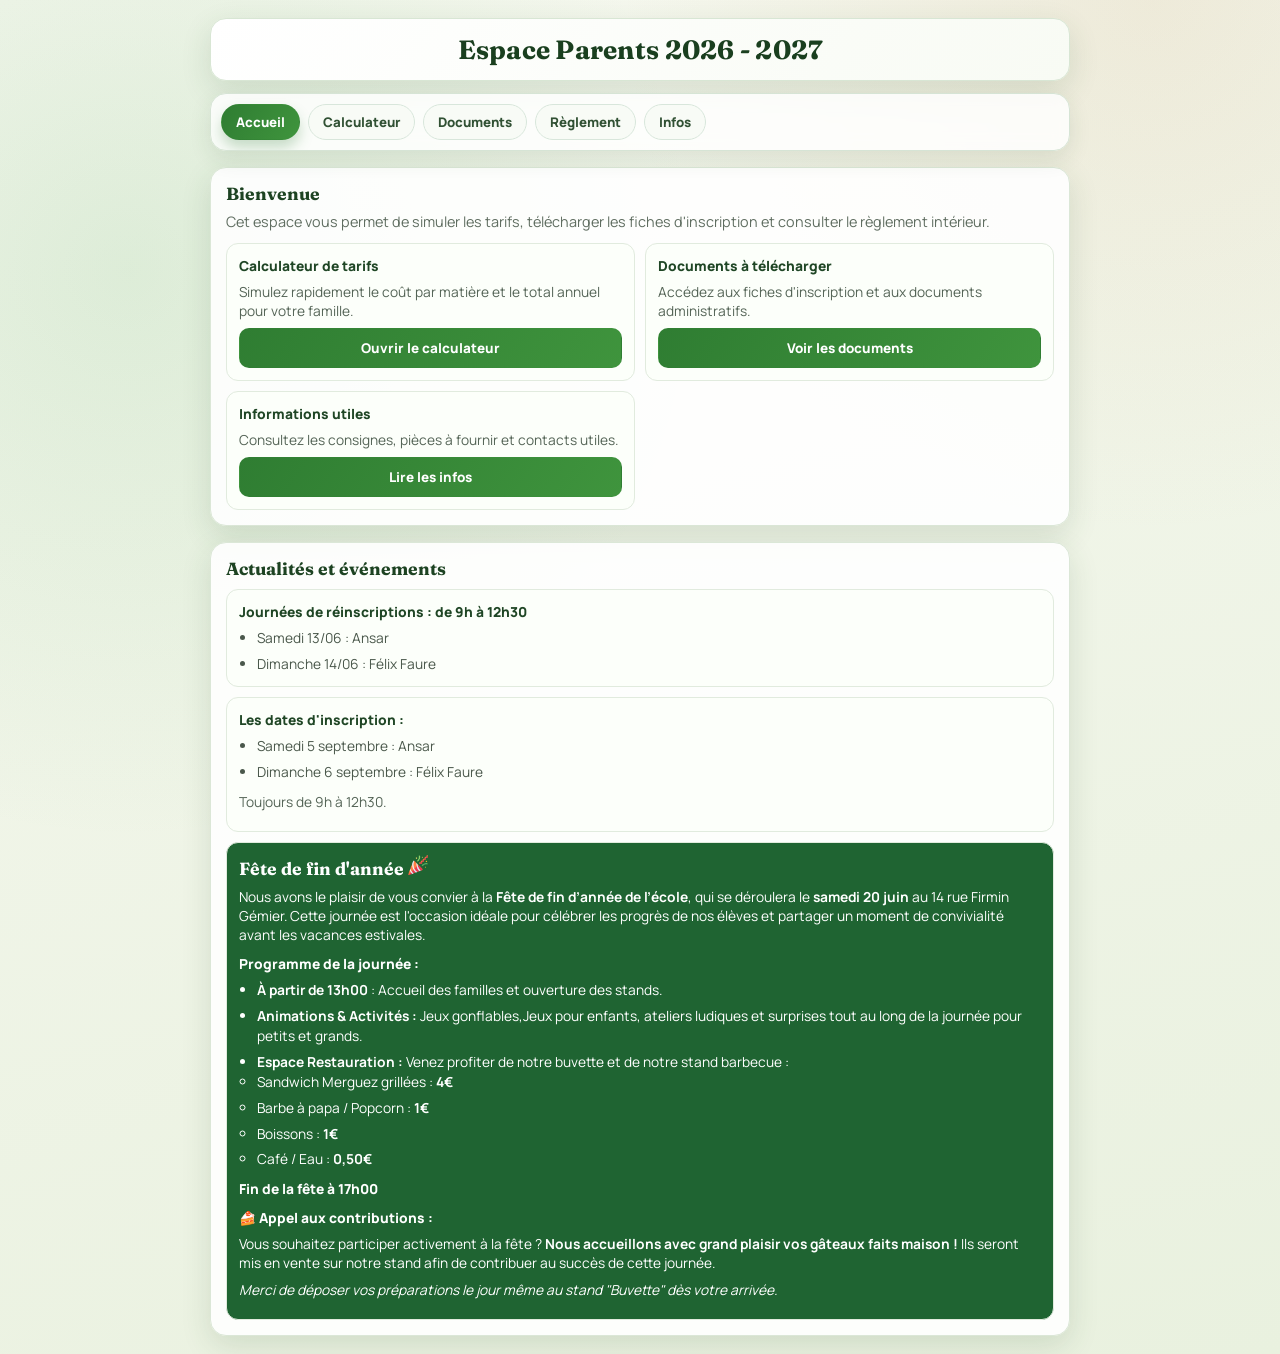
==== commit ce706fe5: "add fest info" ====
--- a/index.html
+++ b/index.html
@@ -8,21 +8,12 @@
     />
     <title>Espace Parents 2026-2027</title>
     <link rel="stylesheet" href="styles.css" />
-    <script src="nav.js" defer></script>
+    <link rel="icon" type="image/png" href="favicon.ico" />
   </head>
   <body>
     <header class="top-nav-wrap">
       <h1>Espace Parents 2026 - 2027</h1>
-      <button
-        class="menu-toggle"
-        type="button"
-        aria-label="Ouvrir le menu"
-        aria-controls="site-nav"
-        aria-expanded="false"
-      >
-        ☰
-      </button>
-      <nav class="top-nav" id="site-nav">
+      <nav class="top-nav">
         <a class="top-link active" href="index.html">Accueil</a>
         <a class="top-link" href="calculateur.html">Calculateur</a>
         <a class="top-link" href="documents.html">Documents</a>
@@ -61,6 +52,94 @@
           </article>
         </div>
       </section>
+      <section class="parents-space">
+        <h2>Actualités et événements</h2>
+        <article class="parents-card" style="margin-top: 10px">
+          <h3>Journées de réinscriptions : de 9h à 12h30</h3>
+          <ul class="info-list">
+            <li>Samedi 13/06 : Ansar</li>
+            <li>Dimanche 14/06 : Félix Faure</li>
+          </ul>
+        </article>
+        <article class="parents-card" style="margin-top: 10px">
+          <h3>Les dates d'inscription :</h3>
+          <ul class="info-list">
+            <li>Samedi 5 septembre : Ansar</li>
+            <li>Dimanche 6 septembre : Félix Faure</li>
+          </ul>
+          <p class="parents-intro" style="margin-top: 10px">
+            Toujours de 9h à 12h30.
+          </p>
+        </article>
+
+        <article
+          class="parents-card"
+          style="margin-top: 10px; background-color: #1f6432"
+        >
+          <h2 style="color: white">
+            Fête de fin d'année
+            <img
+              src="fete.png"
+              alt="Fête de fin d'année"
+              style="width: 20px; height: 20px"
+            />
+          </h2>
+          <p style="color: white">
+            Nous avons le plaisir de vous convier à la
+            <strong>Fête de fin d’année de l’école</strong>, qui se déroulera le
+            <strong>samedi 20 juin</strong> au 14 rue Firmin Gémier. Cette
+            journée est l'occasion idéale pour célébrer les progrès de nos
+            élèves et partager un moment de convivialité avant les vacances
+            estivales.
+          </p>
+          <h3 style="color: white; margin-top: 10px">
+            Programme de la journée :
+          </h3>
+          <ul class="info-list" style="color: white">
+            <li>
+              <strong>À partir de 13h00</strong> : Accueil des familles et
+              ouverture des stands.
+            </li>
+
+            <li>
+              <strong>Animations & Activités :</strong> Jeux gonflables,Jeux
+              pour enfants, ateliers ludiques et surprises tout au long de la
+              journée pour petits et grands.
+            </li>
+
+            <li>
+              <strong>Espace Restauration :</strong> Venez profiter de notre
+              buvette et de notre stand barbecue :
+              <ul style="list-style-type: circle">
+                <li>Sandwich Merguez grillées : <strong>4€</strong></li>
+                <li>Barbe à papa / Popcorn : <strong>1€</strong></li>
+                <li>Boissons : <strong>1€</strong></li>
+                <li>Café / Eau : <strong>0,50€</strong></li>
+              </ul>
+            </li>
+          </ul>
+          <h3 style="color: white; margin-top: 10px">Fin de la fête à 17h00</h3>
+
+          <h3 style="color: white; margin-top: 10px">
+            🍰 Appel aux contributions :
+          </h3>
+          <p style="color: white">
+            Vous souhaitez participer activement à la fête ?
+            <strong
+              >Nous accueillons avec grand plaisir vos gâteaux faits maison
+              !</strong
+            >
+            Ils seront mis en vente sur notre stand afin de contribuer au succès
+            de cette journée.
+          </p>
+          <p style="color: white">
+            <em
+              >Merci de déposer vos préparations le jour même au stand "Buvette"
+              dès votre arrivée.</em
+            >
+          </p>
+        </article>
+      </section>
     </main>
   </body>
 </html>
--- a/styles.css
+++ b/styles.css
@@ -63,26 +63,6 @@
   z-index: 20;
 }
 
-.menu-toggle {
-  display: none;
-  width: 44px;
-  height: 44px;
-  border-radius: 12px;
-  border: 1px solid #d6e4d5;
-  background: #ffffff;
-  color: #2a4b2e;
-  font-size: 1.25rem;
-  font-weight: 800;
-  line-height: 1;
-  cursor: pointer;
-  box-shadow: 0 8px 18px rgba(37, 73, 37, 0.13);
-}
-
-.menu-toggle:focus-visible {
-  outline: 3px solid rgba(47, 125, 50, 0.25);
-  outline-offset: 2px;
-}
-
 .top-nav {
   display: flex;
   gap: 8px;
@@ -287,7 +267,9 @@
   margin-bottom: 6px;
 }
 
-.param-box input {
+.param-box input,
+.param-box select,
+.param-box select option {
   width: 100%;
   padding: 9px 10px;
   border: 1.5px solid #cfdbc8;
@@ -592,64 +574,6 @@
   }
 }
 
-@media (max-width: 760px) {
-  .top-nav-wrap {
-    margin-bottom: 12px;
-  }
-
-  h1 {
-    transition:
-      transform 0.24s ease,
-      opacity 0.24s ease;
-  }
-
-  body.nav-scrolled h1 {
-    transform: translateY(-6px) scale(0.97);
-    opacity: 0.75;
-  }
-
-  .top-nav {
-    transition:
-      max-height 0.25s ease,
-      opacity 0.2s ease,
-      margin-top 0.2s ease,
-      padding 0.2s ease;
-  }
-
-  body.nav-scrolled .top-nav {
-    max-height: 0;
-    opacity: 0;
-    overflow: hidden;
-    pointer-events: none;
-    margin-top: 0;
-    padding-top: 0;
-    padding-bottom: 0;
-    border-width: 0;
-  }
-
-  body.nav-scrolled .menu-toggle {
-    display: inline-flex;
-    align-items: center;
-    justify-content: center;
-  }
-
-  .top-nav-wrap.nav-open .top-nav {
-    max-height: 380px;
-    opacity: 1;
-    pointer-events: auto;
-    overflow: visible;
-    margin-top: 8px;
-    padding: 10px;
-    border-width: 1px;
-    display: grid;
-    grid-template-columns: 1fr;
-  }
-
-  .top-nav-wrap.nav-open .top-link {
-    text-align: center;
-  }
-}
-
 @keyframes rise {
   from {
     opacity: 0;
